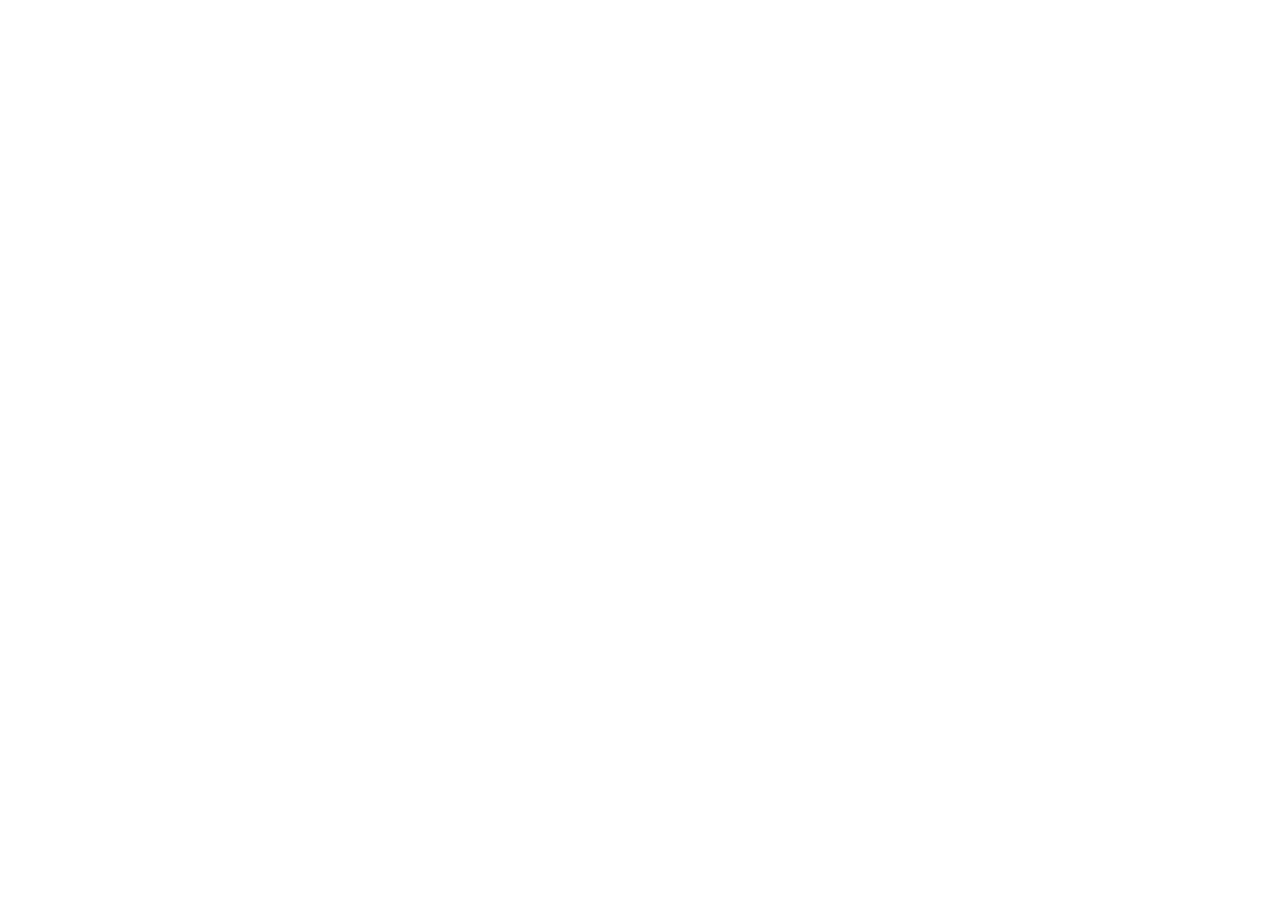
==== hyrule.html @ 3f74c20f "Page renaming" ====
<!DOCTYPE html>
<html lang="en">
<head>
    <meta charset="UTF-8">
    <meta name="viewport" content="width=device-width, initial-scale=1.0">
    <title>Document</title>
</head>
<body>
    
</body>
</html>
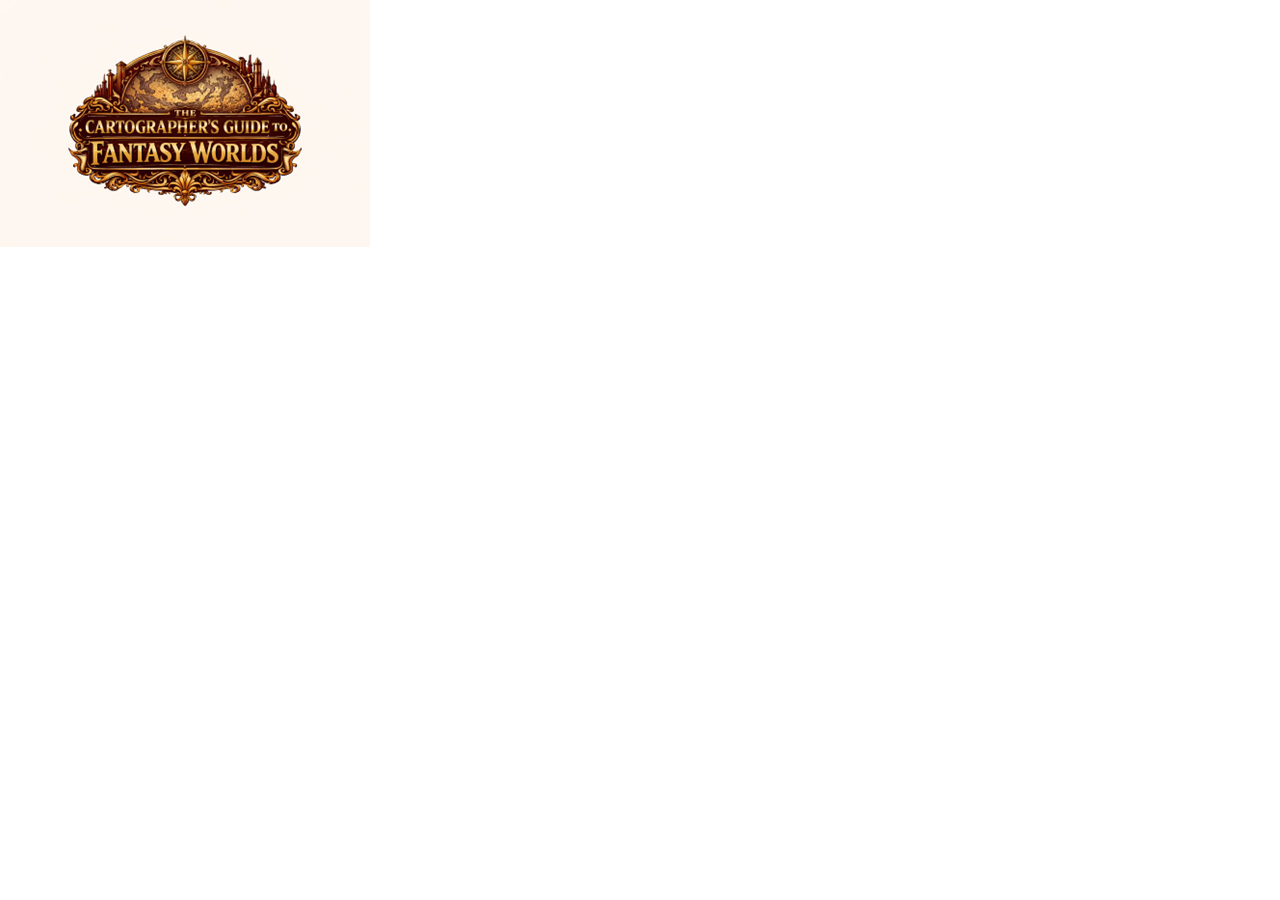
==== commit 31d6f492: "..." ====
--- a/hyrule.html
+++ b/hyrule.html
@@ -3,9 +3,10 @@
 <head>
     <meta charset="UTF-8">
     <meta name="viewport" content="width=device-width, initial-scale=1.0">
-    <title>Document</title>
+    <title>Explore Hyrule</title>
+    <link rel="stylesheet" href="styles/maps.css">
 </head>
 <body>
-    
+    <header><img src="images/Emilylogo.png" alt="Site Logo"></header>
 </body>
 </html>
--- a/styles/maps.css
+++ b/styles/maps.css
@@ -0,0 +1,20 @@
+:root {
+    --primary-color: #FEF1D7;
+    --secondary-color: #582119;
+    --acc1: #1A1813;
+    --acc2: #906C54;
+    --acc3: #D0A772;
+}
+
+body {
+    margin: 0px;
+    padding: 0px;
+}
+
+.header {
+    width: 100%;
+}
+
+.heroDiv {
+    width: 100%;
+}
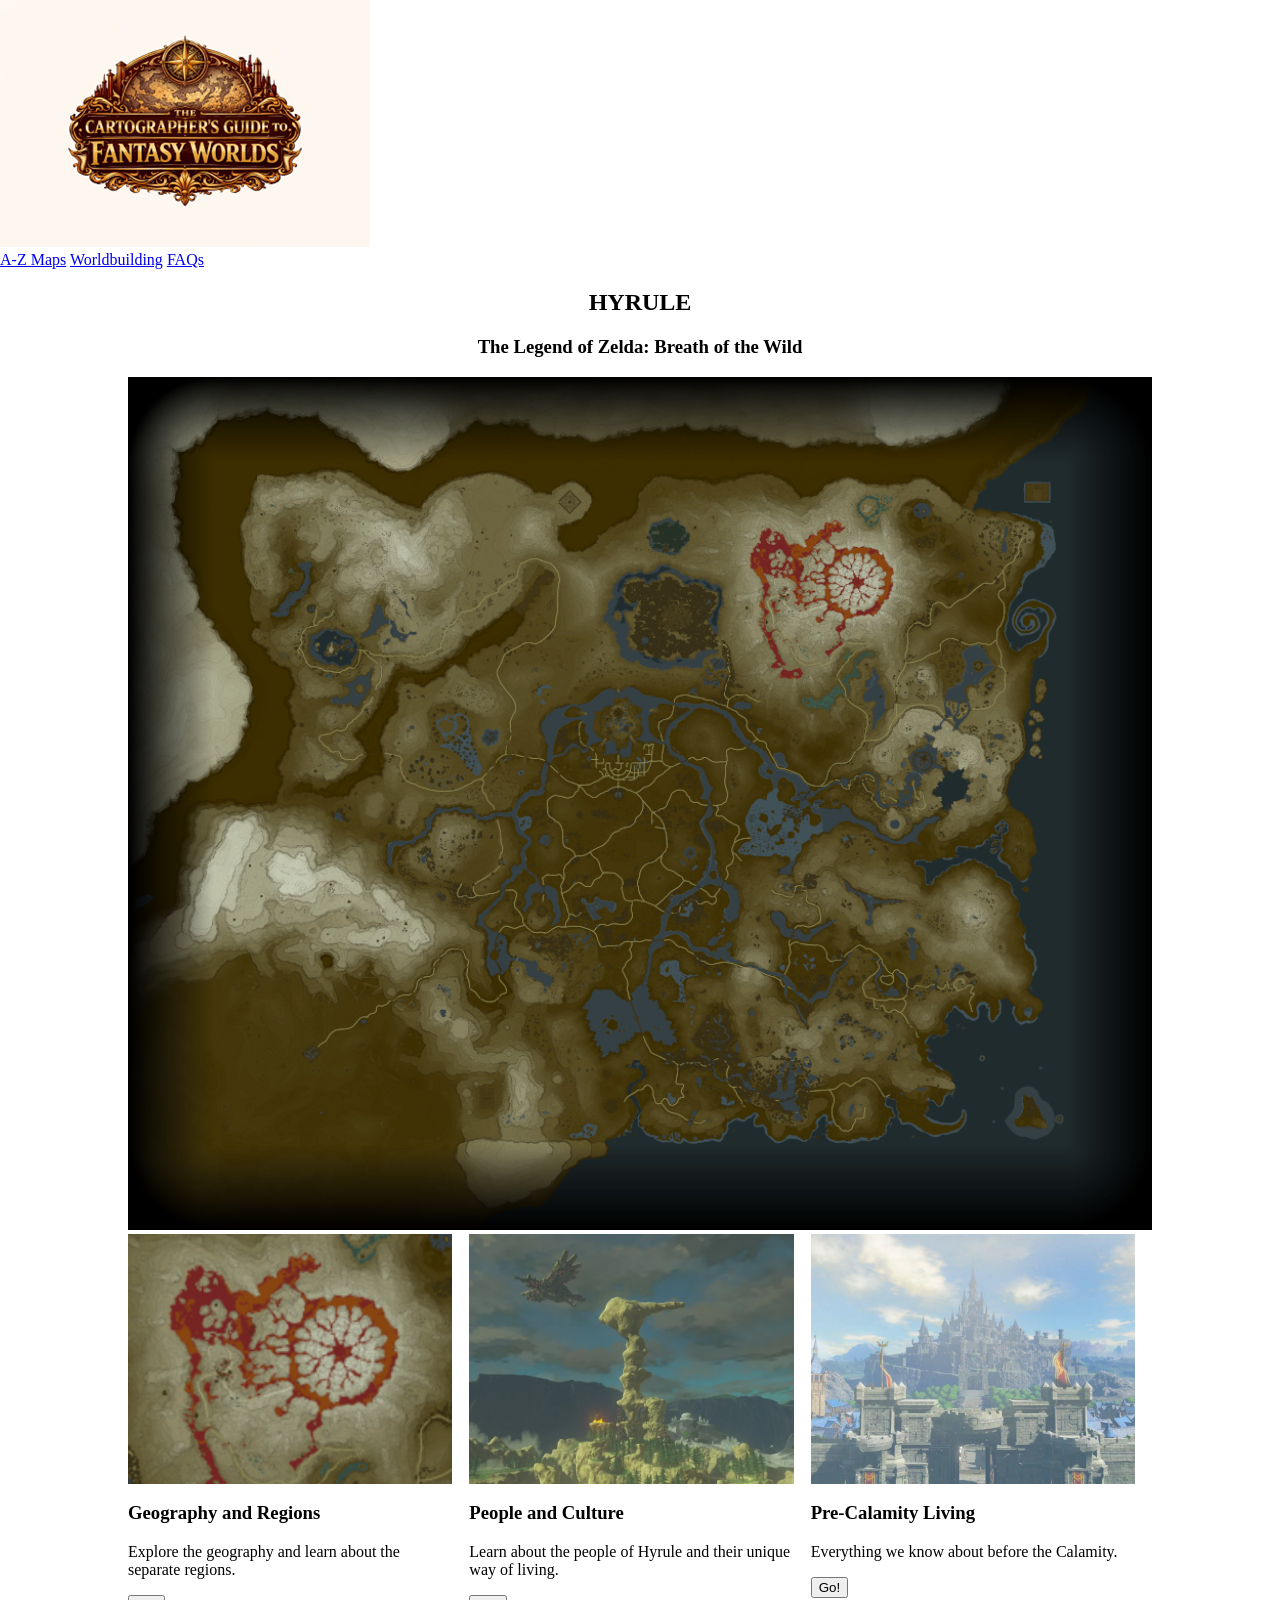
==== commit 1c282309: "Part Push" ====
--- a/hyrule.html
+++ b/hyrule.html
@@ -4,9 +4,50 @@
     <meta charset="UTF-8">
     <meta name="viewport" content="width=device-width, initial-scale=1.0">
     <title>Explore Hyrule</title>
+    <link rel="stylesheet" href="styles/global.css">
     <link rel="stylesheet" href="styles/maps.css">
 </head>
-<body>
-    <header><img src="images/Emilylogo.png" alt="Site Logo"></header>
-</body>
+    <body>
+        <header>
+        <img src="images/Emilylogo.png" alt="logo">
+        <nav>
+            <a href="#">A-Z Maps</a>
+            <a href="#">Worldbuilding</a>
+            <a href="#">FAQs</a>
+        </nav>
+    </header>
+        <main>
+            <section class="hero">
+                <h1>HYRULE</h1>
+                <h3>The Legend of Zelda: Breath of the Wild</h3>
+                <img src="images/hyrule.png" alt="" class="heroIMG">
+            </section>
+            <div class="explore">
+                <section id="gnr">
+                    <div class="cropbox">
+                        <img src="images/gnr-h.png" alt="">
+                    </div>
+                    <h3>Geography and Regions</h3>
+                    <p>Explore the geography and learn about the separate regions.</p>
+                    <button>Go!</button>
+                </section>
+                <section id="pnc">
+                    <div class="cropbox">
+                        <img src="images/pnc-h.png" alt="">
+                    </div>
+                    <h3>People and Culture</h3>
+                    <p>Learn about the people of Hyrule and their unique way of living.</p>
+                    <button>Go!</button>
+                </section>
+                <section id="pcl">
+                    <div class="cropbox">
+                        <img src="images/pcl-h.png" alt="">
+                    </div>
+                    <h3>Pre-Calamity Living</h3>
+                    <p>Everything we know about before the Calamity.</p>
+                    <button>Go!</button>
+                </section>
+            </div>
+        </main>
+    </body>
 </html>
--- a/styles/global.css
+++ b/styles/global.css
@@ -0,0 +1,10 @@
+/* CSS for all pages will go here, such as fonts, header styles and footer styles */
+
+body {
+    margin: 0px;
+    padding: 0px;
+}
+
+.header {
+    width: 100%;
+}
--- a/styles/maps.css
+++ b/styles/maps.css
@@ -1,3 +1,5 @@
+/* This is for CSS exclusive to the child pages */
+
 :root {
     --primary-color: #FEF1D7;
     --secondary-color: #582119;
@@ -6,15 +8,39 @@
     --acc3: #D0A772;
 }
 
-body {
-    margin: 0px;
-    padding: 0px;
+main {
+    width: 80%;
+    margin: auto;
 }
 
-.header {
+.hero {
     width: 100%;
+    text-align: center;
 }
 
-.heroDiv {
+.heroIMG {
     width: 100%;
+    margin: auto;
+}
+
+.explore {
+    display: grid;
+    grid-template-columns: 1fr 1fr 1fr;
+}
+
+.explore section {
+    align-items: center;
+    width: 95%;
+}
+
+.cropbox {
+  width: 100%;  /* Set the desired cropped width */
+  height: 250px; /* Set the desired cropped height */
+}
+
+.cropbox img {
+  width: 100%;
+  height: 100%;
+  object-fit: cover; /* Crops the image to cover the container while preserving aspect ratio */
+  object-position: center; /* Centers the image within the container (default) */
 }
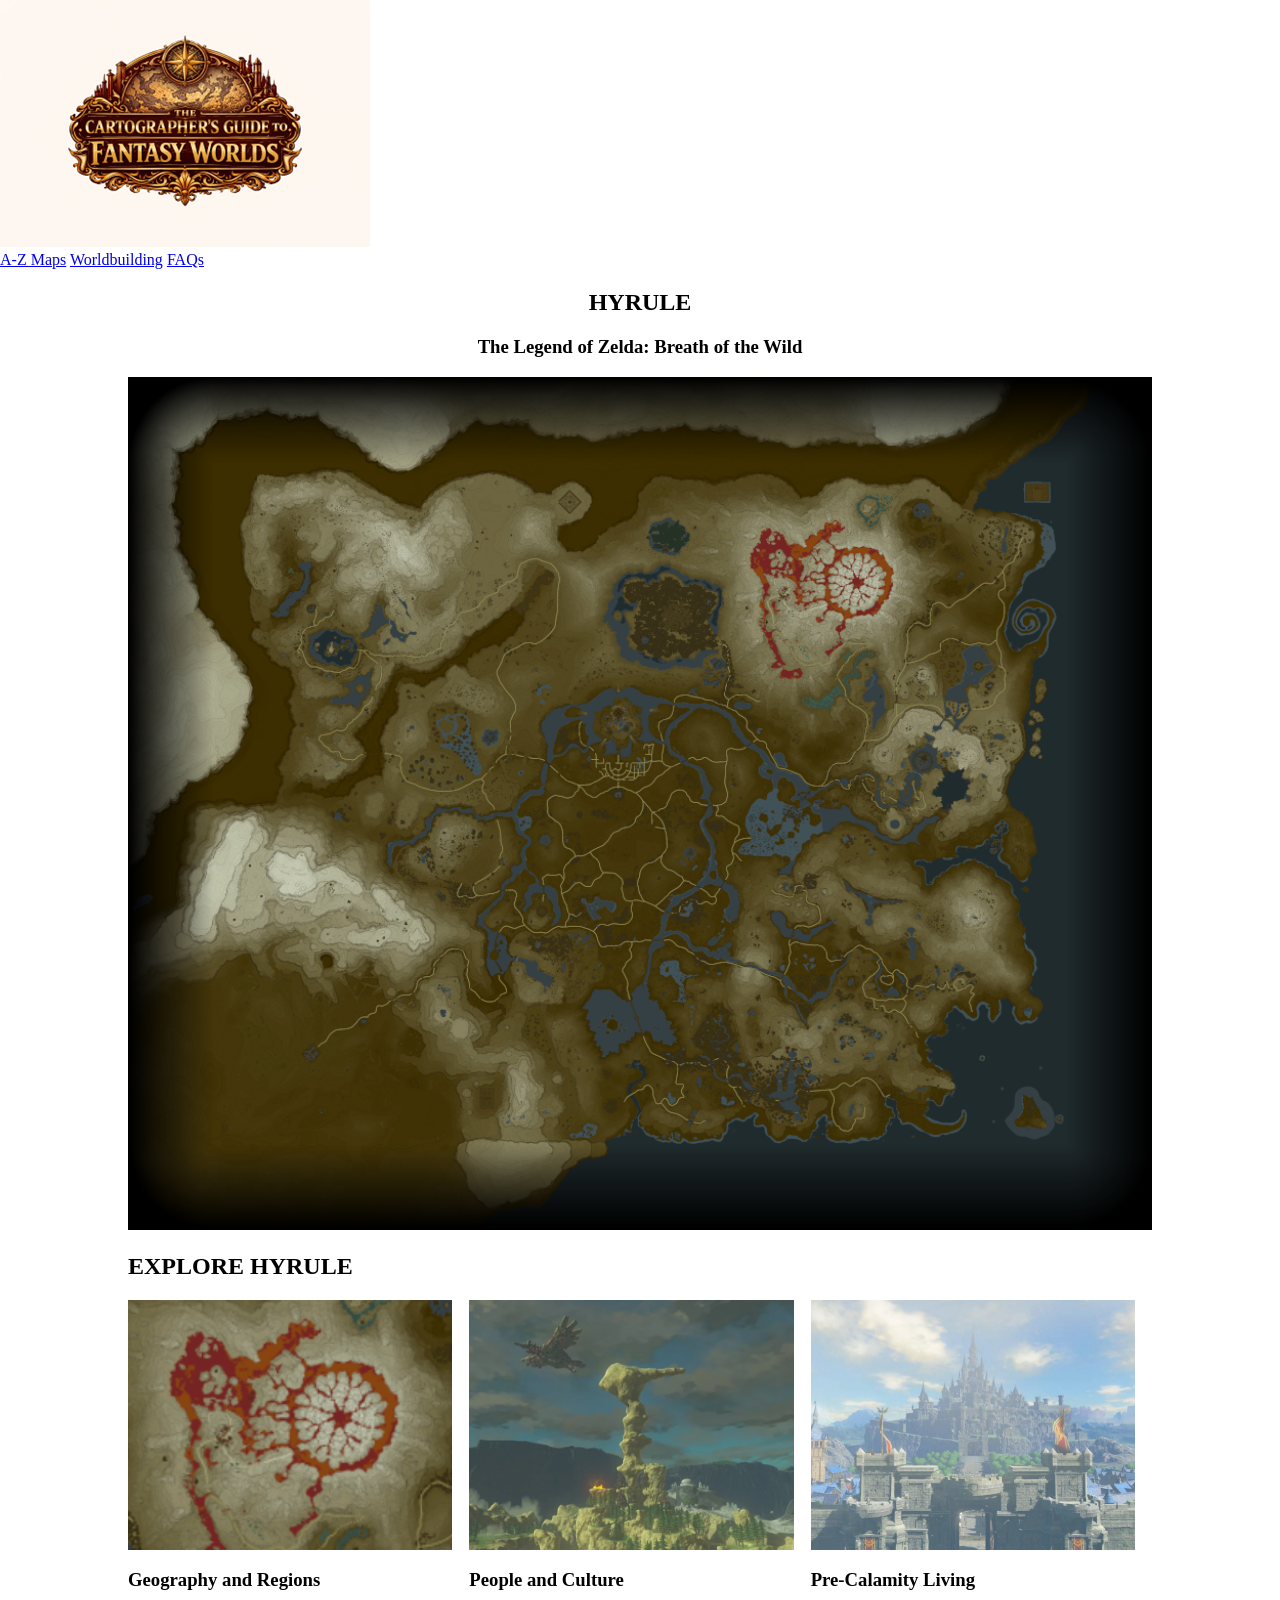
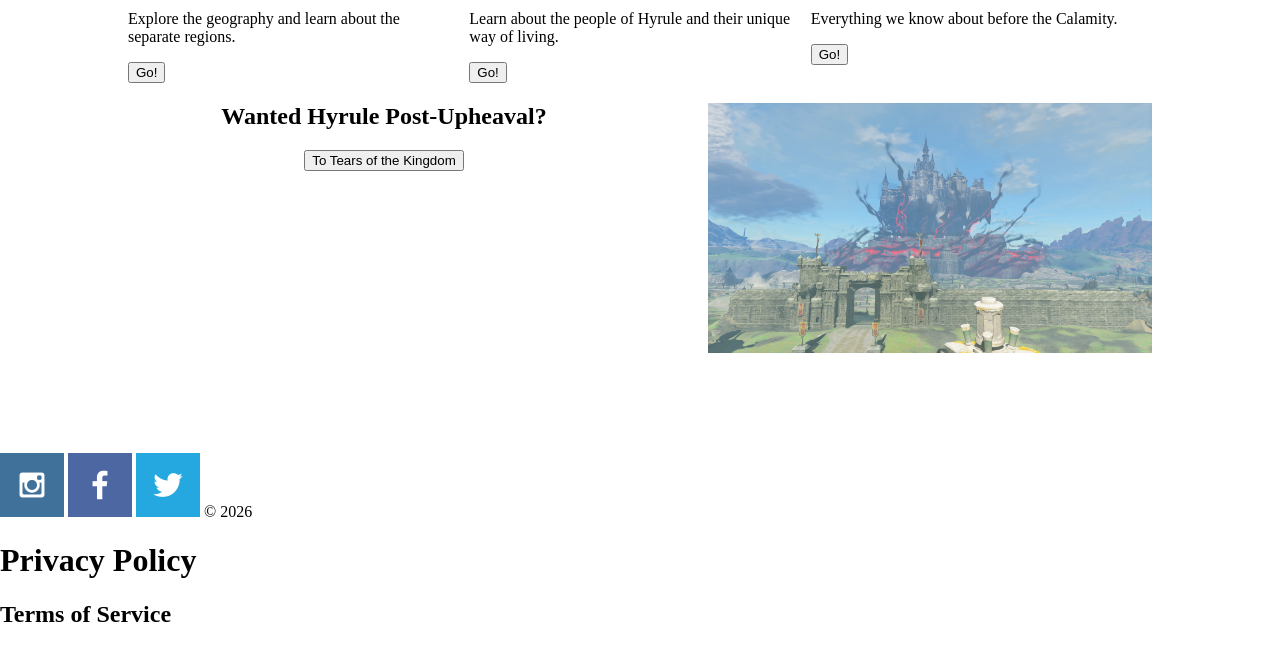
==== commit faf0cb49: "Finished HTML for child pages" ====
--- a/hyrule.html
+++ b/hyrule.html
@@ -22,6 +22,7 @@
                 <h3>The Legend of Zelda: Breath of the Wild</h3>
                 <img src="images/hyrule.png" alt="" class="heroIMG">
             </section>
+            <h2>EXPLORE HYRULE</h2>
             <div class="explore">
                 <section id="gnr">
                     <div class="cropbox">
@@ -48,6 +49,21 @@
                     <button>Go!</button>
                 </section>
             </div>
+            <section id="totk">
+                <div class="fillbox">
+                    <img src="images/totk.png" alt="">
+                </div>
+                <h2>Wanted Hyrule Post-Upheaval?</h2>
+                <button>To Tears of the Kingdom</button>
+            </section>
         </main>
+        <footer>
+        <img src="images/instgram.png" alt="instgram">
+        <img src="images/facebook.png" alt="facebook">
+        <img src="images/twitter.png" alt="twitter">
+        &copy; 2026
+        <h1>Privacy Policy</h1>
+        <h2>Terms of Service</h2>
+    </footer>
     </body>
 </html>
--- a/styles/global.css
+++ b/styles/global.css
@@ -5,6 +5,10 @@
     padding: 0px;
 }
 
-.header {
+header {
     width: 100%;
+}
+
+footer {
+    padding-top: 50px;
 }
--- a/styles/maps.css
+++ b/styles/maps.css
@@ -34,8 +34,8 @@
 }
 
 .cropbox {
-  width: 100%;  /* Set the desired cropped width */
-  height: 250px; /* Set the desired cropped height */
+  width: 100%;
+  height: 250px;
 }
 
 .cropbox img {
@@ -43,4 +43,23 @@
   height: 100%;
   object-fit: cover; /* Crops the image to cover the container while preserving aspect ratio */
   object-position: center; /* Centers the image within the container (default) */
+}
+
+#totk {
+    height: 300px;
+    margin: auto;
+    text-align: center;
+}
+
+.fillbox {
+    width: 50%;
+    height: 250px;
+    float: right;
+}
+
+.fillbox img {
+    aspect-ratio: auto;
+    max-width: 100%;
+    max-height: 100%;
+    float:right;
 }
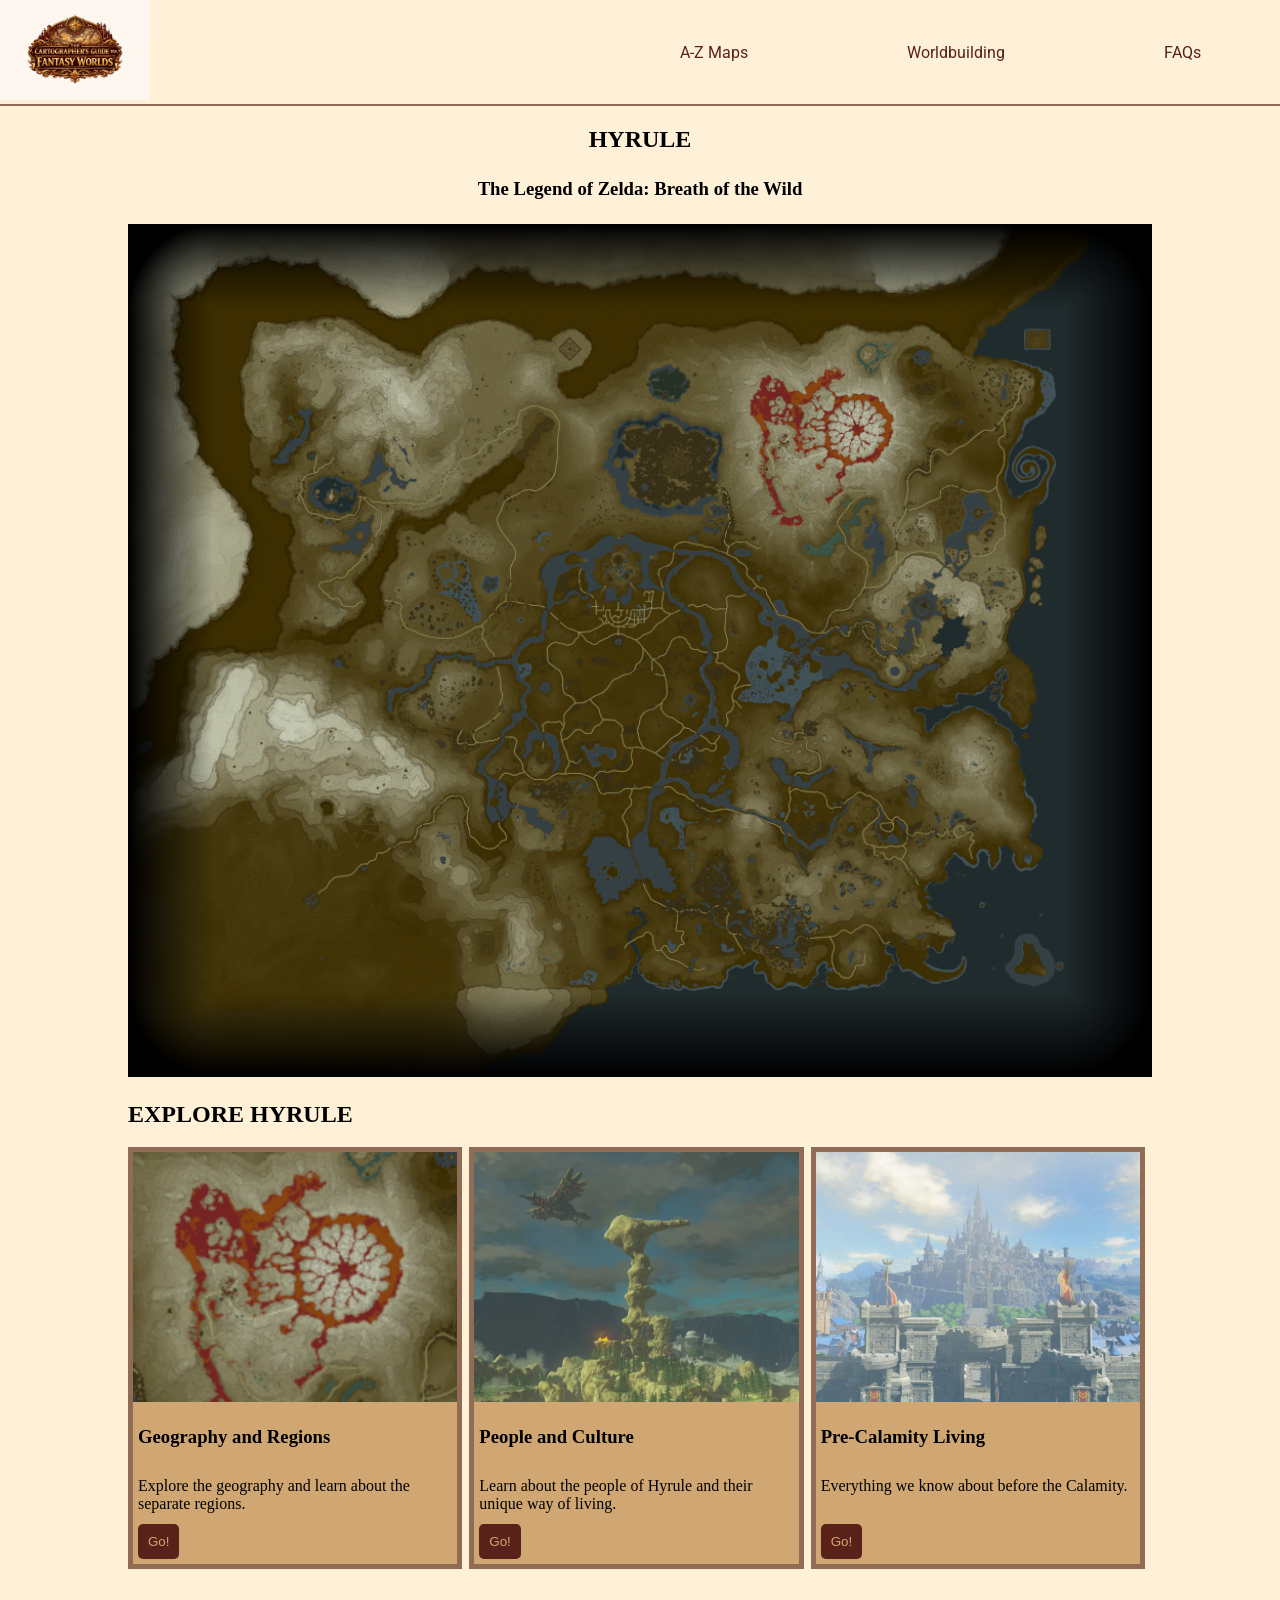
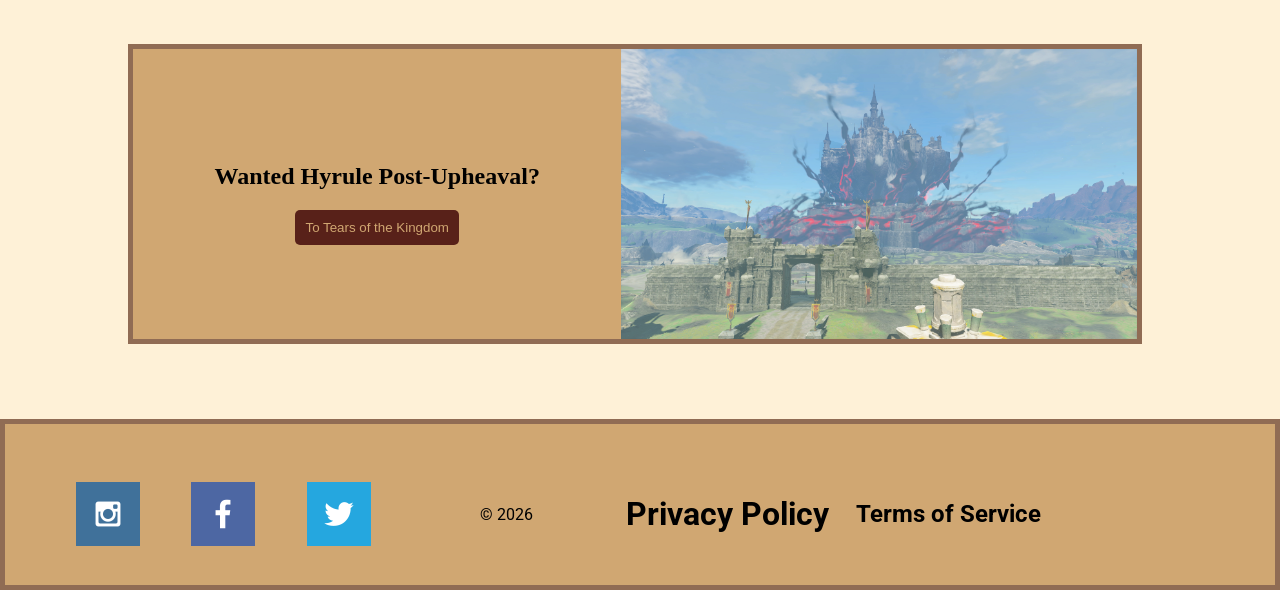
==== commit 7e2780fa: "Did the CSS, ready for submission." ====
--- a/hyrule.html
+++ b/hyrule.html
@@ -9,7 +9,7 @@
 </head>
     <body>
         <header>
-        <img src="images/Emilylogo.png" alt="logo">
+        <a href="index.html"><img src="images/Emilylogo.png" alt="logo"></a>
         <nav>
             <a href="#">A-Z Maps</a>
             <a href="#">Worldbuilding</a>
@@ -50,11 +50,11 @@
                 </section>
             </div>
             <section id="totk">
-                <div class="fillbox">
-                    <img src="images/totk.png" alt="">
-                </div>
+                <div class="wrapper">
                 <h2>Wanted Hyrule Post-Upheaval?</h2>
                 <button>To Tears of the Kingdom</button>
+                </div>
+                <img src="images/totk.png" alt="">
             </section>
         </main>
         <footer>
--- a/styles/global.css
+++ b/styles/global.css
@@ -1,4 +1,5 @@
 /* CSS for all pages will go here, such as fonts, header styles and footer styles */
+@import url('https://fonts.googleapis.com/css2?family=Cinzel:wght@400..900&family=Roboto:ital,wght@0,100..900;1,100..900&display=swap');
 
 body {
     margin: 0px;
@@ -11,4 +12,58 @@
 
 footer {
     padding-top: 50px;
+}
+
+:root {
+    --heading-font: "Cinzel";
+    --paragraph-font: "Roboto";
+
+    --primary-color: #FEF1D7;
+    --secondary-color: #582119 ;
+    --accent1-color: #1A1813;
+    --accent2-color: #906C54;
+    --accent3-color: #D0A772;
+}
+
+header {
+    display: grid;
+    grid-template-columns: 600px 1fr;
+    max-width: 100%;
+    background-color: #FEF1D7;
+    border-bottom: 2px solid var(--accent2-color);
+}
+
+header img {
+    width: 150px;
+}
+
+header nav {
+    display: flex;
+    justify-content: space-around;
+    align-items: center;
+    flex-wrap: wrap;
+}
+
+nav a {
+    text-decoration: none;
+    color: #582119;
+    font-family: var(--paragraph-font);
+}
+
+nav a:hover {
+    color: #1A1813;
+}
+
+footer {
+    border: 5px solid #906C54;
+    background-color: #D0A772;
+    max-width: 100%;
+    display: grid;
+    grid-template-columns: 1fr 1fr 1fr 2fr 2fr 2fr 2fr;
+    gap: 10px;
+    justify-items: center;
+    align-items: center;
+    padding-bottom: 30px;
+    padding-left: 50px;
+    font-family: var(--paragraph-font);
 }
--- a/styles/maps.css
+++ b/styles/maps.css
@@ -11,6 +11,43 @@
 main {
     width: 80%;
     margin: auto;
+}
+
+body {
+    background-color: var(--primary-color);
+}
+
+.explore section {
+    border: 5px solid #906C54;
+    background-color: #D0A772;
+    position: relative;
+    padding-bottom: 30px;
+}
+
+.explore section p,h3 {
+    padding: 5px;
+}
+
+.explore section button {
+    position: absolute;
+    bottom: 5px;
+    left: 5px;
+}
+
+button {
+    color: #D0A772;
+    background-color: #582119;
+    border-radius: 5px;
+    text-decoration: none;
+    border: none;
+    padding:10px;
+}
+
+button:hover {
+    color: #582119;
+    background-color: var(--primary-color);
+    transition: transform .5s;
+    box-shadow: 5px 5px 10px #582119;
 }
 
 .hero {
@@ -47,19 +84,32 @@
 
 #totk {
     height: 300px;
-    margin: auto;
+    margin: 0px;
+    margin-top: 75px;
     text-align: center;
+    border: 5px solid #906C54;
+    background-color: #D0A772;
+    display: flex;
+    box-sizing: border-box;
+    width: calc(100% - 10px);
 }
 
-.fillbox {
-    width: 50%;
-    height: 250px;
-    float: right;
+#totk img {
+    height: 100%;
+    width: auto;
+    flex-shrink: 0;
+    display: block;
 }
 
-.fillbox img {
-    aspect-ratio: auto;
-    max-width: 100%;
-    max-height: 100%;
-    float:right;
+#totk .wrapper {
+    flex: 1;
+    display: flex;
+    flex-direction: column;
+    align-items: center;
+    justify-content: center;
+}
+
+
+footer {
+    margin-top: 75px;
 }
